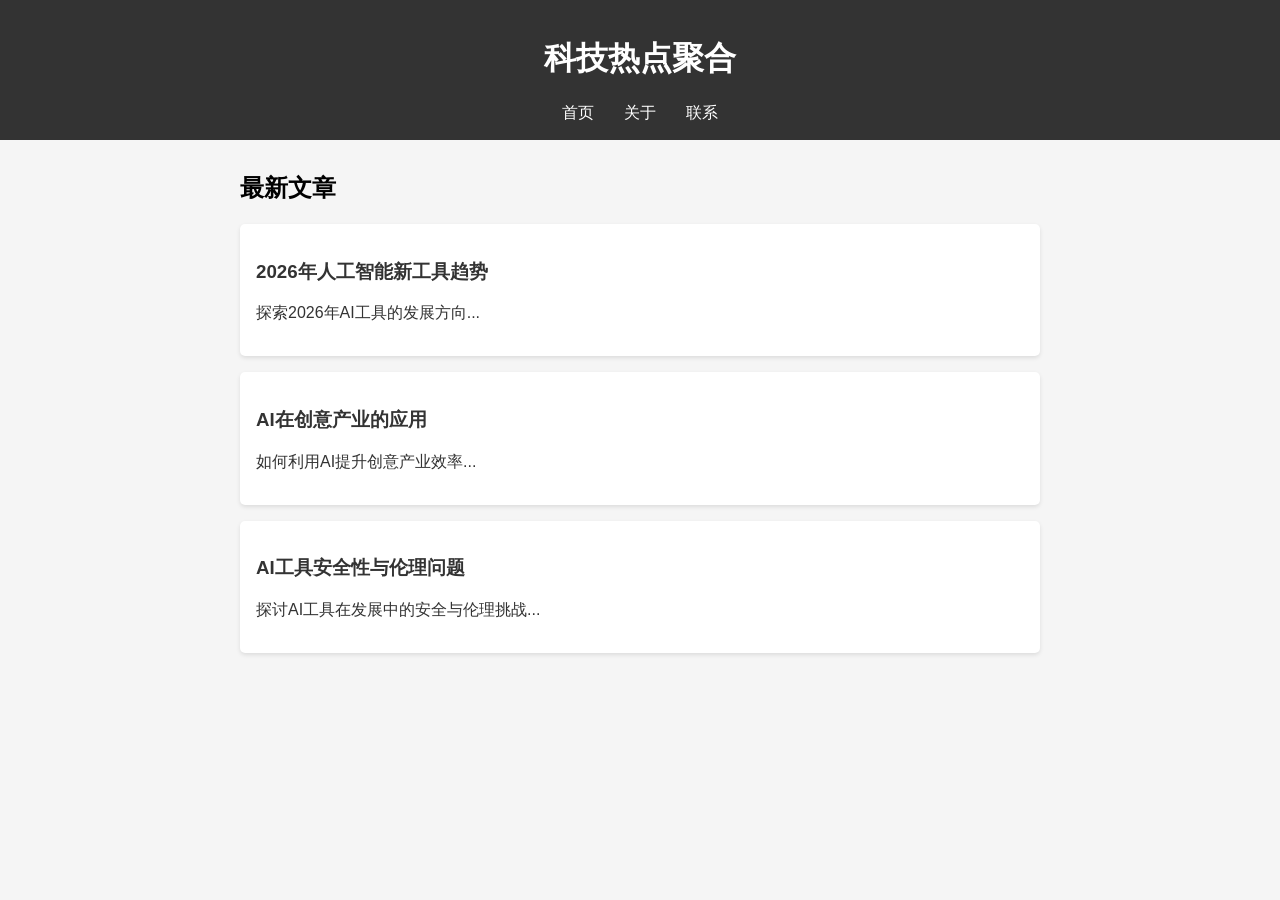
==== index.html @ f749871f "Initial commit with generated articles" ====
<!DOCTYPE html>
<html lang="zh-CN">
<head>
    <meta charset="UTF-8">
    <meta name="viewport" content="width=device-width, initial-scale=1.0">
    <title>科技热点聚合</title>
    <link rel="stylesheet" href="styles.css">
</head>
<body>
    <header>
        <h1>科技热点聚合</h1>
        <nav>
            <ul>
                <li><a href="#home">首页</a></li>
                <li><a href="#about">关于</a></li>
                <li><a href="#contact">联系</a></li>
            </ul>
        </nav>
    </header>
    <main>
        <section id="articles">
            <h2>最新文章</h2>
            <ul id="article-list">
                <li>
                    <a href="article1.html">
                        <h3>2026年人工智能新工具趋势</h3>
                        <p>探索2026年AI工具的发展方向...</p>
                    </a>
                </li>
                <li>
                    <a href="article2.html">
                        <h3>AI在创意产业的应用</h3>
                        <p>如何利用AI提升创意产业效率...</p>
                    </a>
                </li>
                <li>
                    <a href="article3.html">
                        <h3>AI工具安全性与伦理问题</h3>
                        <p>探讨AI工具在发展中的安全与伦理挑战...</p>
                    </a>
                </li>
            </ul>
        </section>
    </main>
    <script src="script.js"></script>
</body>
</html>
---- styles.css ----
body {
    font-family: 'Segoe UI', Tahoma, Geneva, Verdana, sans-serif;
    margin: 0;
    padding: 0;
    background-color: #f5f5f5;
}

header {
    background-color: #333;
    color: white;
    padding: 1rem 0;
    text-align: center;
}

header nav ul {
    list-style: none;
    padding: 0;
    margin: 0;
    display: flex;
    justify-content: center;
}

header nav li {
    margin: 0 15px;
}

header nav a {
    color: white;
    text-decoration: none;
}

main {
    max-width: 800px;
    margin: 2rem auto;
    padding: 0 1rem;
}

#articles ul {
    list-style: none;
    padding: 0;
}

#articles li {
    background: white;
    margin-bottom: 1rem;
    padding: 1rem;
    border-radius: 5px;
    box-shadow: 0 2px 4px rgba(0,0,0,0.1);
}

#articles a {
    text-decoration: none;
    color: #333;
}
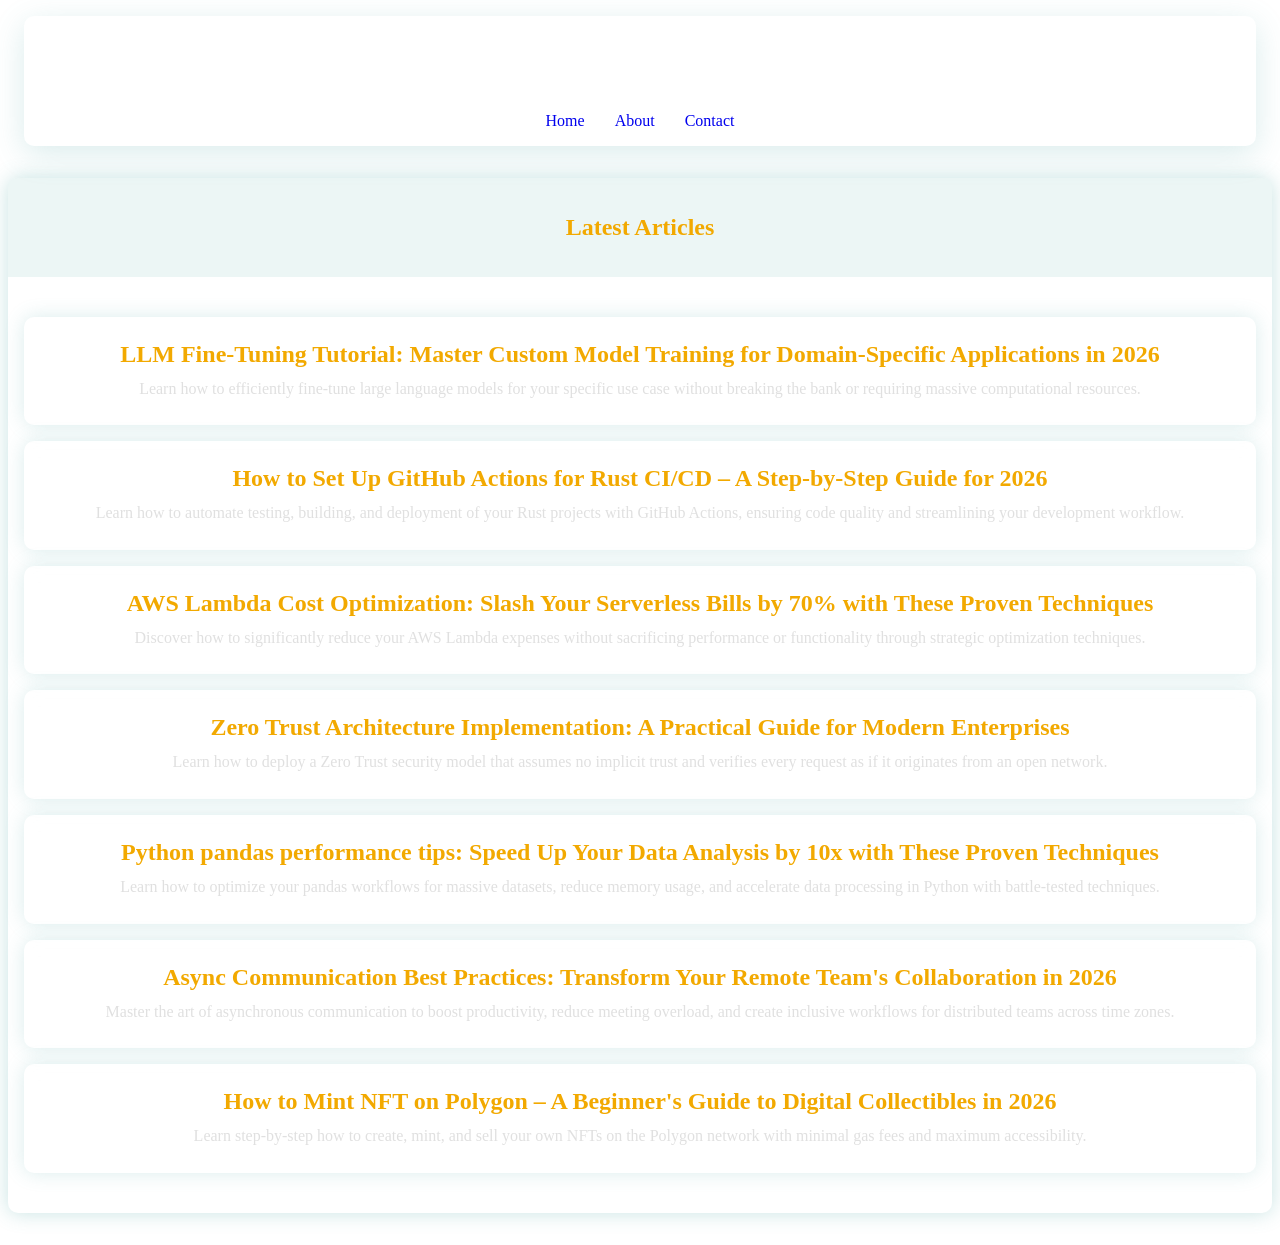
==== commit 65d85768: "Update styles and layout" ====
--- a/index.html
+++ b/index.html
@@ -1,45 +1,74 @@
 <!DOCTYPE html>
-<html lang="zh-CN">
+<html lang="en">
 <head>
     <meta charset="UTF-8">
     <meta name="viewport" content="width=device-width, initial-scale=1.0">
-    <title>科技热点聚合</title>
+    <title>Tech Hotspot Aggregation</title>
     <link rel="stylesheet" href="styles.css">
 </head>
 <body>
-    <header>
-        <h1>科技热点聚合</h1>
+    <div class="particle-network"></div>
+    <header class="glassmorphism">
+        <h1>Tech Hotspot Aggregation</h1>
         <nav>
             <ul>
-                <li><a href="#home">首页</a></li>
-                <li><a href="#about">关于</a></li>
-                <li><a href="#contact">联系</a></li>
+                <li><a href="index.html">Home</a></li>
+                <li><a href="about.html">About</a></li>
+                <li><a href="contact.html">Contact</a></li>
             </ul>
         </nav>
     </header>
-    <main>
-        <section id="articles">
-            <h2>最新文章</h2>
-            <ul id="article-list">
-                <li>
-                    <a href="article1.html">
-                        <h3>2026年人工智能新工具趋势</h3>
-                        <p>探索2026年AI工具的发展方向...</p>
-                    </a>
-                </li>
-                <li>
-                    <a href="article2.html">
-                        <h3>AI在创意产业的应用</h3>
-                        <p>如何利用AI提升创意产业效率...</p>
-                    </a>
-                </li>
-                <li>
-                    <a href="article3.html">
-                        <h3>AI工具安全性与伦理问题</h3>
-                        <p>探讨AI工具在发展中的安全与伦理挑战...</p>
-                    </a>
-                </li>
-            </ul>
+    <main style="width: 100%; max-width: 1600px; margin: 0 auto;">
+        <section id="articles" class="card">
+            <div class="card-header">
+                <h2>Latest Articles</h2>
+            </div>
+            <div class="card-content">
+                <ul id="article-list">
+                    <li class="glassmorphism">
+                        <a href="article4.html">
+                            <h3>LLM Fine-Tuning Tutorial: Master Custom Model Training for Domain-Specific Applications in 2026</h3>
+                            <p>Learn how to efficiently fine-tune large language models for your specific use case without breaking the bank or requiring massive computational resources.</p>
+                        </a>
+                    </li>
+                    <li class="glassmorphism">
+                        <a href="article5.html">
+                            <h3>How to Set Up GitHub Actions for Rust CI/CD – A Step‑by‑Step Guide for 2026</h3>
+                            <p>Learn how to automate testing, building, and deployment of your Rust projects with GitHub Actions, ensuring code quality and streamlining your development workflow.</p>
+                        </a>
+                    </li>
+                    <li class="glassmorphism">
+                        <a href="article6.html">
+                            <h3>AWS Lambda Cost Optimization: Slash Your Serverless Bills by 70% with These Proven Techniques</h3>
+                            <p>Discover how to significantly reduce your AWS Lambda expenses without sacrificing performance or functionality through strategic optimization techniques.</p>
+                        </a>
+                    </li>
+                    <li class="glassmorphism">
+                        <a href="article7.html">
+                            <h3>Zero Trust Architecture Implementation: A Practical Guide for Modern Enterprises</h3>
+                            <p>Learn how to deploy a Zero Trust security model that assumes no implicit trust and verifies every request as if it originates from an open network.</p>
+                        </a>
+                    </li>
+                    <li class="glassmorphism">
+                        <a href="article8.html">
+                            <h3>Python pandas performance tips: Speed Up Your Data Analysis by 10x with These Proven Techniques</h3>
+                            <p>Learn how to optimize your pandas workflows for massive datasets, reduce memory usage, and accelerate data processing in Python with battle-tested techniques.</p>
+                        </a>
+                    </li>
+                    <li class="glassmorphism">
+                        <a href="article9.html">
+                            <h3>Async Communication Best Practices: Transform Your Remote Team's Collaboration in 2026</h3>
+                            <p>Master the art of asynchronous communication to boost productivity, reduce meeting overload, and create inclusive workflows for distributed teams across time zones.</p>
+                        </a>
+                    </li>
+                    <li class="glassmorphism">
+                        <a href="article10.html">
+                            <h3>How to Mint NFT on Polygon – A Beginner's Guide to Digital Collectibles in 2026</h3>
+                            <p>Learn step-by-step how to create, mint, and sell your own NFTs on the Polygon network with minimal gas fees and maximum accessibility.</p>
+                        </a>
+                    </li>
+                </ul>
+            </div>
         </section>
     </main>
     <script src="script.js"></script>
--- a/styles.css
+++ b/styles.css
@@ -1,15 +1,55 @@
+<<<<<<< HEAD
+/* 深色主题样式 */
+=======
+/* 深空蓝渐变背景和电光蓝高光 */
+>>>>>>> 2d0e0c7 (Update styles and layout)
 body {
     font-family: 'Segoe UI', Tahoma, Geneva, Verdana, sans-serif;
     margin: 0;
     padding: 0;
-    background-color: #f5f5f5;
+<<<<<<< HEAD
+    background-color: #121212;
+    color: #e0e0e0;
+=======
+    background: linear-gradient(135deg, #0B0C10 0%, #1f2130 100%);
+    background-attachment: fixed;
+    color: #e0e0e0;
+    min-height: 100vh;
+>>>>>>> 2d0e0c7 (Update styles and layout)
 }
 
+/* 现代化导航栏样式 */
 header {
-    background-color: #333;
+    position: sticky;
+    top: 0;
+<<<<<<< HEAD
+    background-color: #222222;
     color: white;
     padding: 1rem 0;
     text-align: center;
+    box-shadow: 0 2px 10px rgba(0, 0, 0, 0.3);
+    z-index: 1000;
+    transition: all 0.3s ease;
+}
+
+header.scrolled {
+    background-color: rgba(34, 34, 34, 0.9);
+    backdrop-filter: blur(10px);
+=======
+    background: linear-gradient(135deg, #0B0C10 0%, #1f2130 100%);
+    color: #F2A900;
+    padding: 1rem 0;
+    text-align: center;
+    box-shadow: 0 2px 10px rgba(69, 162, 158, 0.3);
+    z-index: 1000;
+    transition: all 0.3s ease;
+    backdrop-filter: blur(10px);
+    border: none;
+    border-radius: 10px;
+    max-width: 1600px;
+    margin: 0 auto;
+    width: 100%;
+>>>>>>> 2d0e0c7 (Update styles and layout)
 }
 
 header nav ul {
@@ -25,30 +65,121 @@
 }
 
 header nav a {
-    color: white;
+<<<<<<< HEAD
+    color: #bbb;
     text-decoration: none;
+    transition: color 0.3s ease;
 }
 
-main {
-    max-width: 800px;
-    margin: 2rem auto;
-    padding: 0 1rem;
+header nav a:hover {
+    color: #fff;
+=======
+    color: #F2A900;
+    text-decoration: none;
+    transition: color 0.3s ease;
+>>>>>>> 2d0e0c7 (Update styles and layout)
 }
 
+header nav a:hover {
+    color: #45A29E;
+}
+
+/* 玻璃拟态卡片样式 */
+.card {
+    background: rgba(255, 250, 250, 0.05);
+    backdrop-filter: blur(10px);
+    border-radius: 10px;
+    box-shadow: 0 0 20px rgba(69, 162, 158, 0.3);
+    max-width: 1600px;
+    margin: 2rem auto;
+    width: 100%;
+}
+
+.card-header {
+    background: rgba(69, 162, 158, 0.1);
+    color: #F2A900;
+    text-align: center;
+    padding: 1rem;
+    border-radius: 10px 10px 0 0;
+}
+
+.card-content {
+    padding: 1rem;
+}
+
+.glassmorphism {
+    background: rgba(255, 255, 255, 0.1);
+    backdrop-filter: blur(10px);
+    border-radius: 10px;
+    box-shadow: 0 8px 32px 0 rgba(69, 162, 158, 0.2);
+    margin: 1rem auto;
+    max-width: 1200px;
+    padding: 1rem;
+    width: 100%;
+}
+
+.card-header {
+    background: rgba(69, 162, 158, 0.1);
+    color: #F2A900;
+    text-align: center;
+    padding: 1rem;
+    border-radius: 10px 10px 0 0;
+}
+
+.card-content {
+    padding: 1rem;
+}
+
+/* 文章列表样式 */
 #articles ul {
     list-style: none;
     padding: 0;
+    display: flex;
+    flex-direction: column;
+    align-items: center;
+    width: 100%;
 }
 
 #articles li {
-    background: white;
+<<<<<<< HEAD
+    background: #1e1e1e;
     margin-bottom: 1rem;
     padding: 1rem;
     border-radius: 5px;
-    box-shadow: 0 2px 4px rgba(0,0,0,0.1);
+    box-shadow: 0 2px 4px rgba(0,0,0,0.3);
+=======
+    background: rgba(255, 255, 255, 0.05);
+    margin: 0.5rem 0;
+    padding: 1rem;
+    border-radius: 10px;
+    box-shadow: 0 0 20px rgba(69, 162, 158, 0.2);
+    width: 100%;
+    max-width: 1200px;
+>>>>>>> 2d0e0c7 (Update styles and layout)
 }
 
 #articles a {
     text-decoration: none;
-    color: #333;
+    color: #e0e0e0;
+<<<<<<< HEAD
+=======
+}
+
+#articles h3 {
+    font-size: 1.5em;
+    text-align: center;
+    margin: 0.5rem 0;
+    color: #F2A900;
+}
+
+#articles p {
+    text-align: center;
+    margin: 0.5rem 0;
+    color: #e0e0e0;
+    line-height: 1.6;
+    display: -webkit-box;
+    -webkit-line-clamp: 4;
+    -webkit-box-orient: vertical;
+    overflow: hidden;
+>>>>>>> 2d0e0c7 (Update styles and layout)
 }
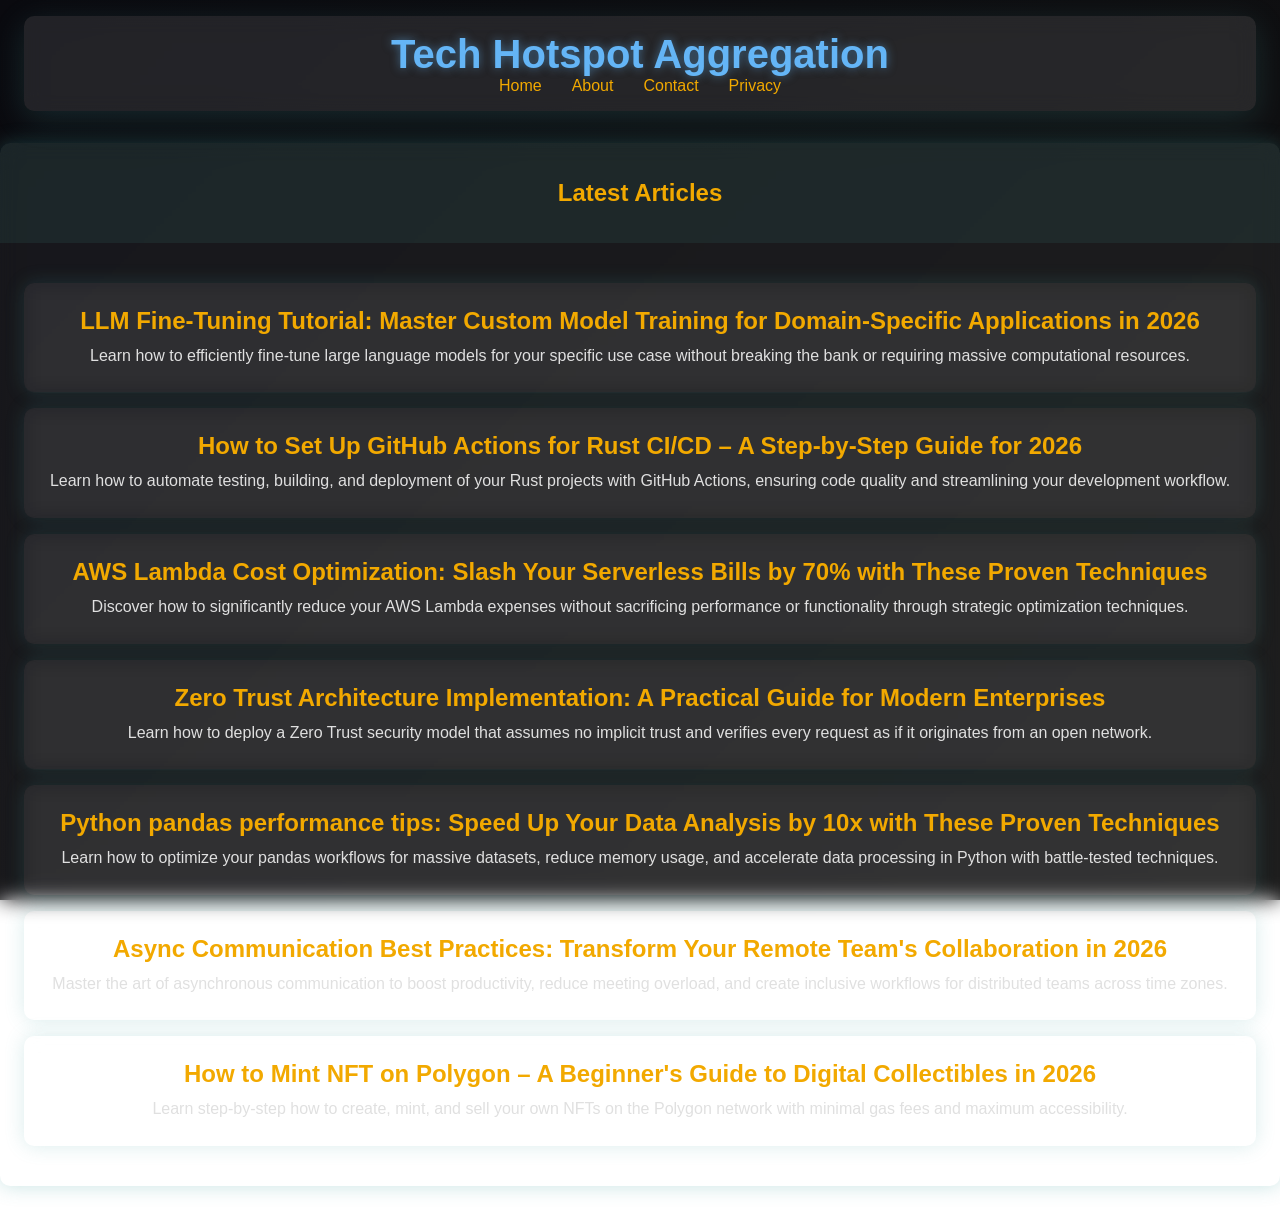
==== commit 1d35a469: "Add SEO optimization and create required files" ====
--- a/index.html
+++ b/index.html
@@ -3,20 +3,55 @@
 <head>
     <meta charset="UTF-8">
     <meta name="viewport" content="width=device-width, initial-scale=1.0">
+    <meta name="description" content="Tech Hotspot Aggregation - Stay updated with the latest technology trends, AI advancements, and industry insights. Explore expert articles on emerging tech topics.">
+    <meta name="keywords" content="technology, AI, artificial intelligence, tech trends, innovation, programming, cybersecurity, cloud computing, data science">
+    <meta name="author" content="Tech Hotspot Aggregation">
+    
+    <!-- Open Graph / Facebook -->
+    <meta property="og:type" content="website">
+    <meta property="og:url" content="https://mango-svg122.github.io/">
+    <meta property="og:title" content="Tech Hotspot Aggregation - Latest Technology Trends">
+    <meta property="og:description" content="Stay updated with the latest technology trends, AI advancements, and industry insights. Explore expert articles on emerging tech topics.">
+    <meta property="og:image" content="https://mango-svg122.github.io/tech-hotspot-preview.jpg">
+    
+    <!-- Twitter -->
+    <meta property="twitter:card" content="summary_large_image">
+    <meta property="twitter:url" content="https://mango-svg122.github.io/">
+    <meta property="twitter:title" content="Tech Hotspot Aggregation - Latest Technology Trends">
+    <meta property="twitter:description" content="Stay updated with the latest technology trends, AI advancements, and industry insights. Explore expert articles on emerging tech topics.">
+    <meta property="twitter:image" content="https://mango-svg122.github.io/tech-hotspot-preview.jpg">
+    
     <title>Tech Hotspot Aggregation</title>
     <link rel="stylesheet" href="styles.css">
+    
+    <!-- JSON-LD Structured Data -->
+    <script type="application/ld+json">
+    {
+      "@context": "https://schema.org",
+      "@type": "WebSite",
+      "name": "Tech Hotspot Aggregation",
+      "url": "https://mango-svg122.github.io/",
+      "description": "Stay updated with the latest technology trends, AI advancements, and industry insights. Explore expert articles on emerging tech topics."
+    }
+    </script>
 </head>
 <body>
-    <div class="particle-network"></div>
+    <script>
+        // 只在桌面设备上加载粒子网络特效
+        if (window.innerWidth > 768) {
+            document.write('<div class="particle-network"></div>');
+        }
+    </script>
     <header class="glassmorphism">
         <h1>Tech Hotspot Aggregation</h1>
-        <nav>
-            <ul>
-                <li><a href="index.html">Home</a></li>
-                <li><a href="about.html">About</a></li>
-                <li><a href="contact.html">Contact</a></li>
-            </ul>
-        </nav>
+<nav>
+        <ul>
+            <li><a href="index.html">Home</a></li>
+            <li><a href="about.html">About</a></li>
+            <li><a href="contact.html">Contact</a></li>
+            <li><a href="privacy.html">Privacy</a></li>
+        </ul>
+    </nav>
     </header>
     <main style="width: 100%; max-width: 1600px; margin: 0 auto;">
         <section id="articles" class="card">
--- a/styles.css
+++ b/styles.css
@@ -1,21 +1,138 @@
-<<<<<<< HEAD
-/* 深色主题样式 */
-=======
 /* 深空蓝渐变背景和电光蓝高光 */
->>>>>>> 2d0e0c7 (Update styles and layout)
 body {
     font-family: 'Segoe UI', Tahoma, Geneva, Verdana, sans-serif;
     margin: 0;
     padding: 0;
-<<<<<<< HEAD
-    background-color: #121212;
-    color: #e0e0e0;
-=======
-    background: linear-gradient(135deg, #0B0C10 0%, #1f2130 100%);
+    background: linear-gradient(135deg, #0a0a0f 0%, #121212 100%);
     background-attachment: fixed;
     color: #e0e0e0;
     min-height: 100vh;
->>>>>>> 2d0e0c7 (Update styles and layout)
+}
+
+/* 现代化导航栏样式 */
+header {
+    position: sticky;
+    top: 0;
+    background: linear-gradient(135deg, #0a0a0f 0%, #1a1c25 100%);
+    color: #F2A900;
+    padding: 1rem 0;
+    text-align: center;
+    box-shadow: 0 2px 10px rgba(69, 162, 158, 0.2);
+    z-index: 1000;
+    transition: all 0.3s ease;
+    backdrop-filter: blur(10px);
+    border: none;
+    border-radius: 10px;
+    max-width: 1600px;
+    margin: 0 auto;
+    width: 100%;
+}
+
+header h1 {
+    color: #64b5f6;
+    text-shadow: 0 0 10px rgba(100, 181, 246, 0.5);
+    font-size: 2.5em;
+    margin: 0;
+    font-weight: 600;
+}
+
+header nav ul {
+    list-style: none;
+    padding: 0;
+    margin: 0;
+    display: flex;
+    justify-content: center;
+}
+
+header nav li {
+    margin: 0 15px;
+}
+
+header nav a {
+    color: #F2A900;
+    text-decoration: none;
+    transition: color 0.3s ease;
+}
+
+header nav a:hover {
+    color: #45A29E;
+}
+
+/* 玻璃拟态卡片样式 */
+.card {
+    background: rgba(255, 250, 250, 0.05);
+    backdrop-filter: blur(10px);
+    border-radius: 10px;
+    box-shadow: 0 0 20px rgba(69, 162, 158, 0.3);
+    max-width: 1600px;
+    margin: 2rem auto;
+    width: 100%;
+}
+
+.card-header {
+    background: rgba(69, 162, 158, 0.1);
+    color: #F2A900;
+    text-align: center;
+    padding: 1rem;
+    border-radius: 10px 10px 0 0;
+}
+
+.card-content {
+    padding: 1rem;
+}
+
+.glassmorphism {
+    background: rgba(255, 255, 255, 0.1);
+    backdrop-filter: blur(10px);
+    border-radius: 10px;
+    box-shadow: 0 8px 32px 0 rgba(69, 162, 158, 0.2);
+    margin: 1rem auto;
+    max-width: 1200px;
+    padding: 1rem;
+    width: 100%;
+}
+
+/* 文章列表样式 */
+#articles ul {
+    list-style: none;
+    padding: 0;
+    display: flex;
+    flex-direction: column;
+    align-items: center;
+    width: 100%;
+}
+
+#articles li {
+    background: rgba(255, 255, 255, 0.05);
+    margin: 0.5rem 0;
+    padding: 1rem;
+    border-radius: 10px;
+    box-shadow: 0 0 20px rgba(69, 162, 158, 0.2);
+    width: 100%;
+    max-width: 1200px;
+}
+
+#articles a {
+    text-decoration: none;
+    color: #e0e0e0;
+}
+
+#articles h3 {
+    font-size: 1.5em;
+    text-align: center;
+    margin: 0.5rem 0;
+    color: #F2A900;
+}
+
+#articles p {
+    text-align: center;
+    margin: 0.5rem 0;
+    color: #e0e0e0;
+    line-height: 1.6;
+    display: -webkit-box;
+    -webkit-line-clamp: 4;
+    -webkit-box-1: vertical;
+    overflow: hidden;
 }
 
 /* 现代化导航栏样式 */
@@ -141,13 +258,6 @@
 }
 
 #articles li {
-<<<<<<< HEAD
-    background: #1e1e1e;
-    margin-bottom: 1rem;
-    padding: 1rem;
-    border-radius: 5px;
-    box-shadow: 0 2px 4px rgba(0,0,0,0.3);
-=======
     background: rgba(255, 255, 255, 0.05);
     margin: 0.5rem 0;
     padding: 1rem;
@@ -155,14 +265,11 @@
     box-shadow: 0 0 20px rgba(69, 162, 158, 0.2);
     width: 100%;
     max-width: 1200px;
->>>>>>> 2d0e0c7 (Update styles and layout)
 }
 
 #articles a {
     text-decoration: none;
     color: #e0e0e0;
-<<<<<<< HEAD
-=======
 }
 
 #articles h3 {
@@ -181,5 +288,5 @@
     -webkit-line-clamp: 4;
     -webkit-box-orient: vertical;
     overflow: hidden;
->>>>>>> 2d0e0c7 (Update styles and layout)
+}
 }
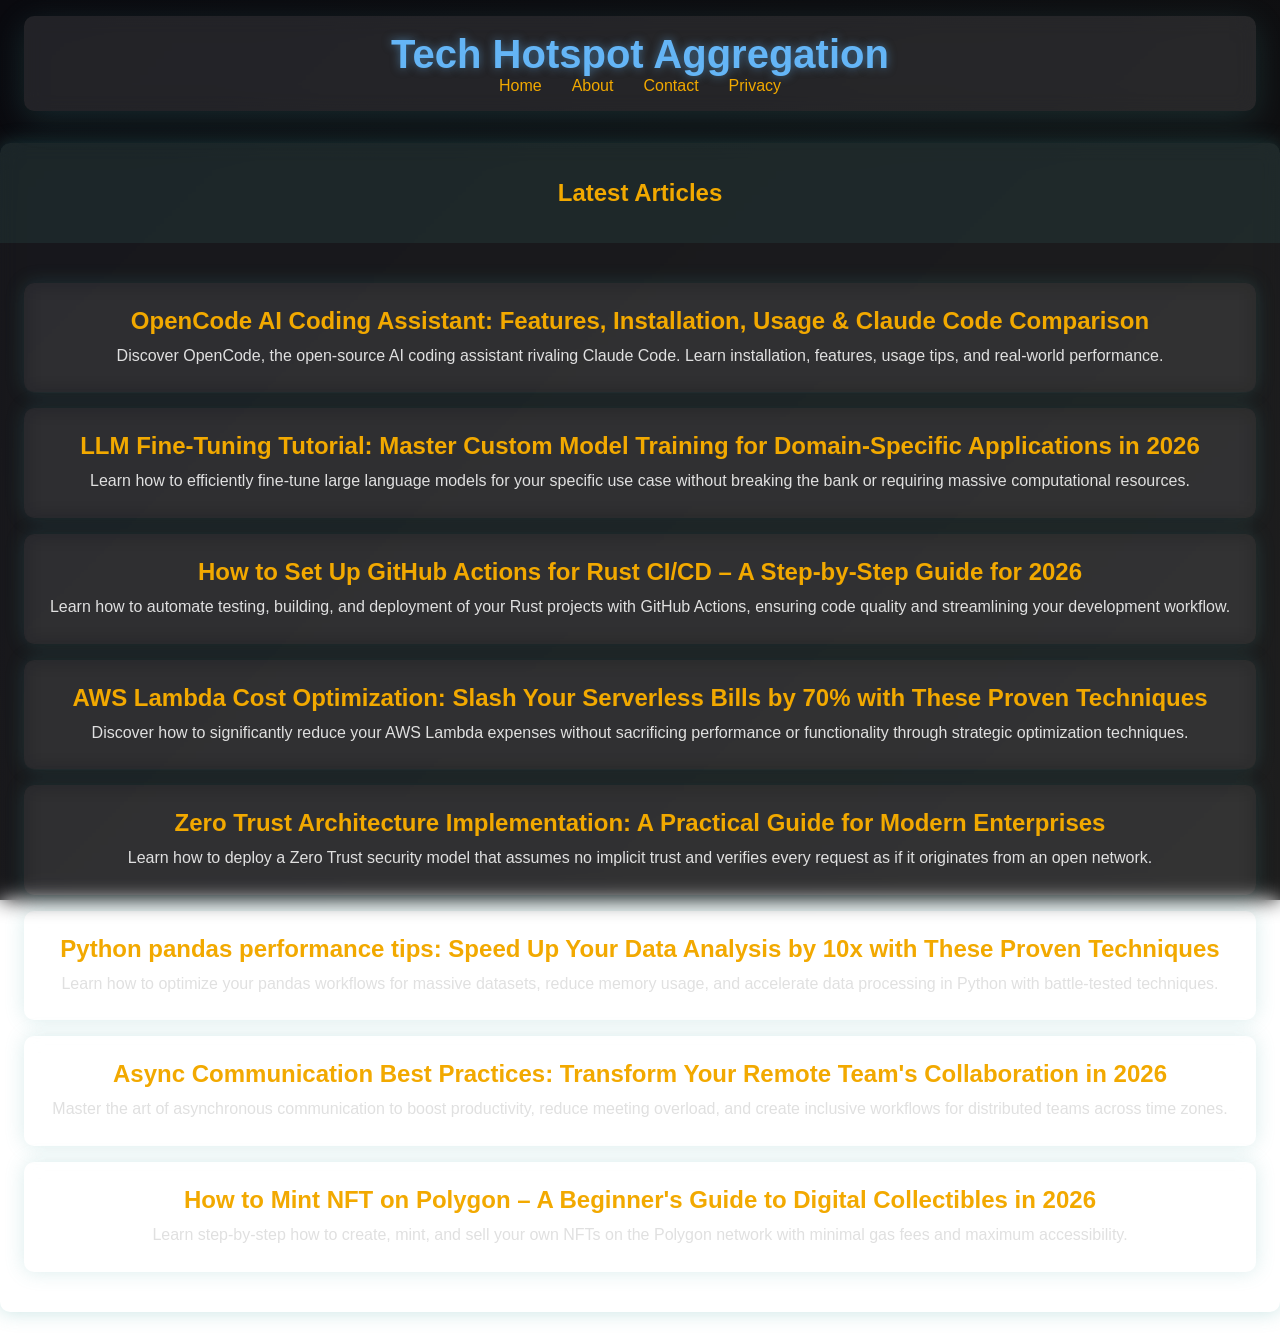
==== commit 831f4f3c: "Add new article1 to homepage article list" ====
--- a/index.html
+++ b/index.html
@@ -6,6 +6,10 @@
     <meta name="description" content="Tech Hotspot Aggregation - Stay updated with the latest technology trends, AI advancements, and industry insights. Explore expert articles on emerging tech topics.">
     <meta name="keywords" content="technology, AI, artificial intelligence, tech trends, innovation, programming, cybersecurity, cloud computing, data science">
     <meta name="author" content="Tech Hotspot Aggregation">
+    
+    <!-- Google AdSense -->
+    <script async src="https://pagead2.googlesyndication.com/pagead/js/adsbygoogle.js?client=ca-pub-4601178762858644"
+     crossorigin="anonymous"></script>
     
     <!-- Open Graph / Facebook -->
     <meta property="og:type" content="website">
@@ -61,6 +65,12 @@
             <div class="card-content">
                 <ul id="article-list">
                     <li class="glassmorphism">
+                        <a href="article1.html">
+                            <h3>OpenCode AI Coding Assistant: Features, Installation, Usage & Claude Code Comparison</h3>
+                            <p>Discover OpenCode, the open-source AI coding assistant rivaling Claude Code. Learn installation, features, usage tips, and real-world performance.</p>
+                        </a>
+                    </li>
+                    <li class="glassmorphism">
                         <a href="article4.html">
                             <h3>LLM Fine-Tuning Tutorial: Master Custom Model Training for Domain-Specific Applications in 2026</h3>
                             <p>Learn how to efficiently fine-tune large language models for your specific use case without breaking the bank or requiring massive computational resources.</p>
